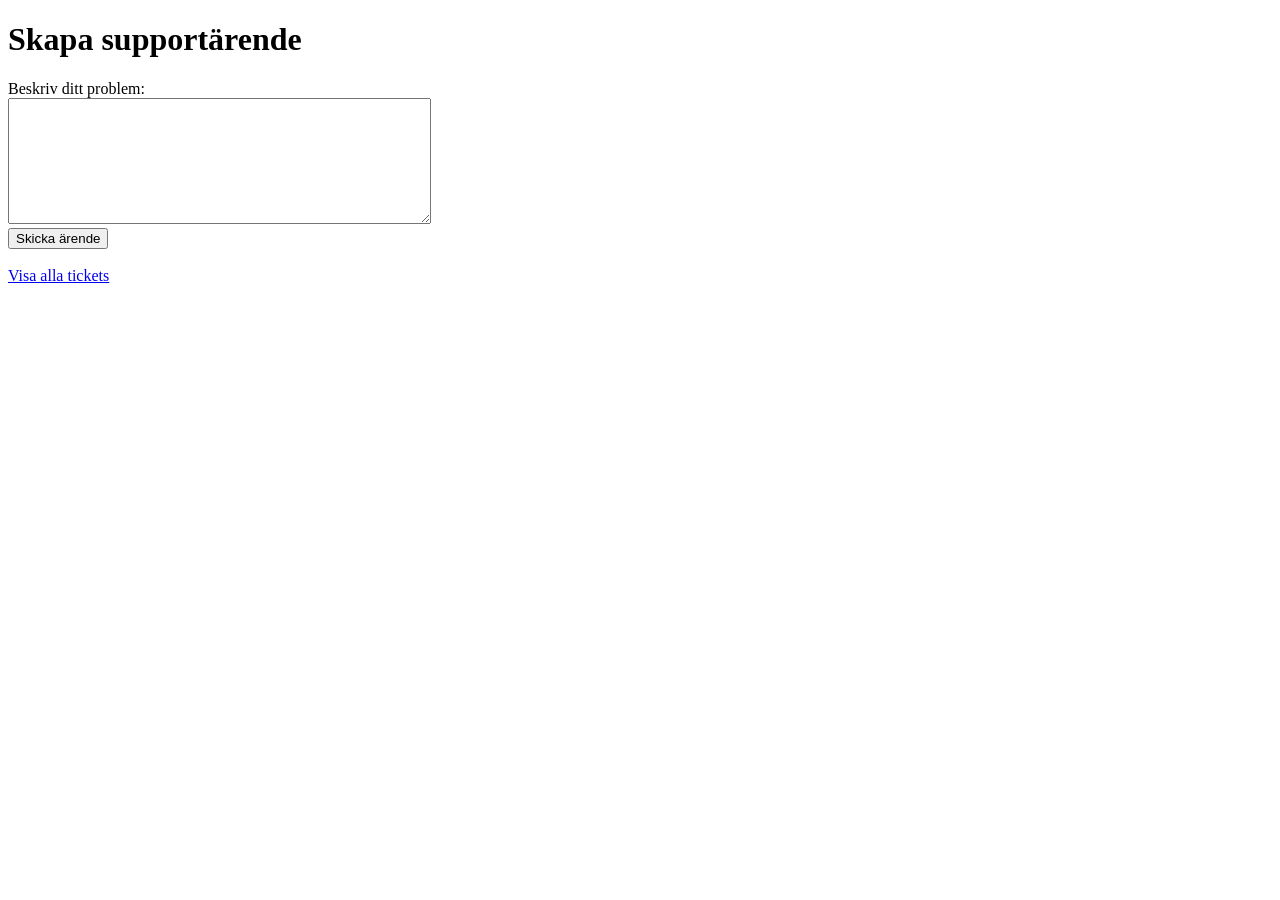
==== wwwroot/Index.html @ 144e1e4f "Nice!" ====
<!DOCTYPE html>
<html>
<head>
    <meta charset="UTF-8">
    <title>Skapa ticket</title>
    <link rel="stylesheet" href="style.css">
</head>
<body>

    <h1>Skapa supportärende</h1>

    <form id="ticketForm">
        <label for="description">Beskriv ditt problem:</label>
        <br>

        <textarea id="description" rows="8" cols="50"></textarea>
        <br>

        <button type="submit">Skicka ärende</button>
    </form>

    <br>

    <a href="tickets.html">Visa alla tickets</a>

    <script src="script.js"></script>
</body>
</html>
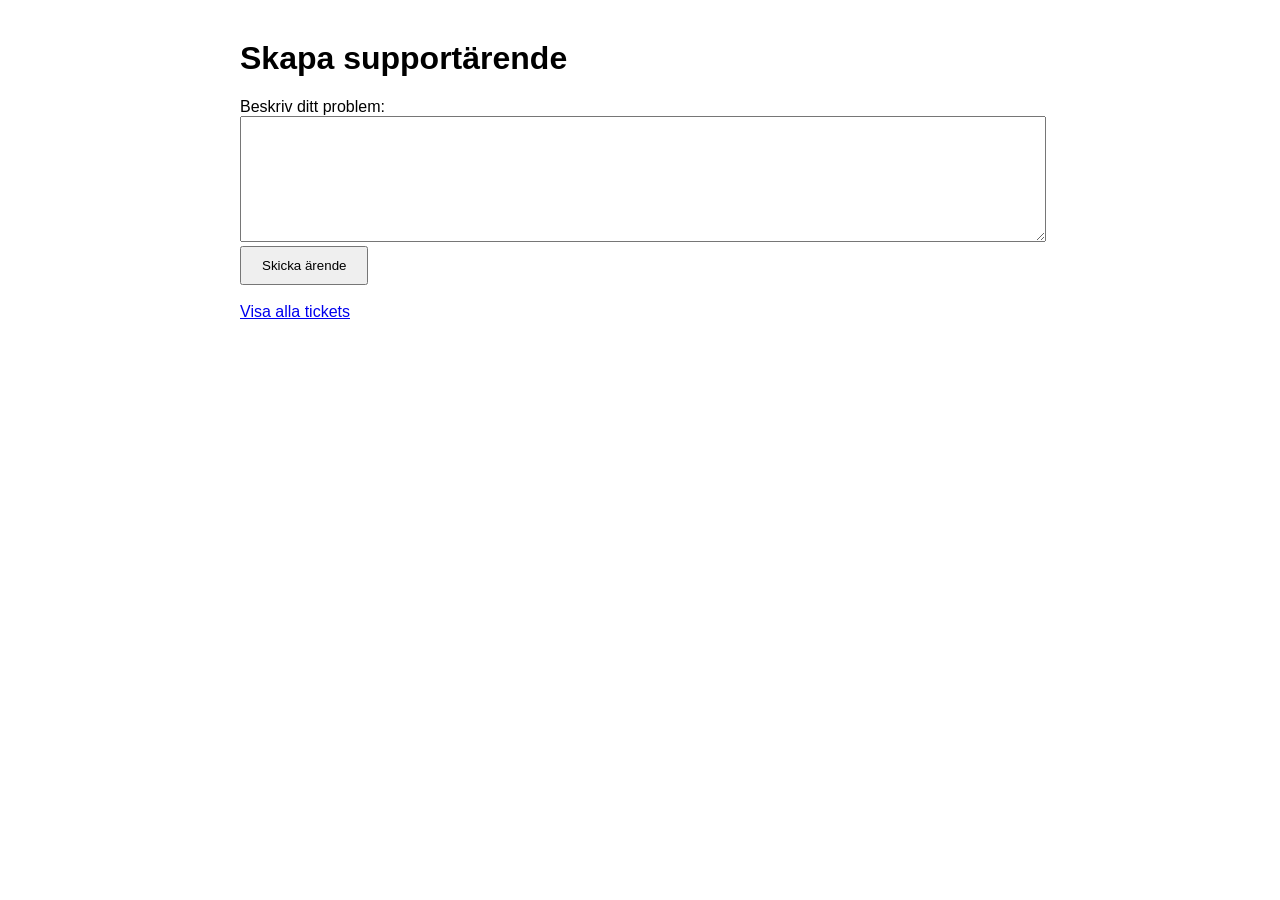
==== commit a5174bf4: "fix css" ====
--- a/wwwroot/Index.html
+++ b/wwwroot/Index.html
@@ -3,7 +3,7 @@
 <head>
     <meta charset="UTF-8">
     <title>Skapa ticket</title>
-    <link rel="stylesheet" href="style.css">
+    <link rel="stylesheet" href="styles.css">
 </head>
 <body>
 
--- a/wwwroot/styles.css
+++ b/wwwroot/styles.css
@@ -0,0 +1,20 @@
+body {
+    font-family: Arial, sans-serif;
+    max-width: 800px;
+    margin: 40px auto;
+}
+
+textarea {
+    width: 100%;
+}
+
+button {
+    padding: 10px 20px;
+    cursor: pointer;
+}
+
+.ticket {
+    border: 1px solid #ccc;
+    padding: 15px;
+    margin-bottom: 15px;
+}
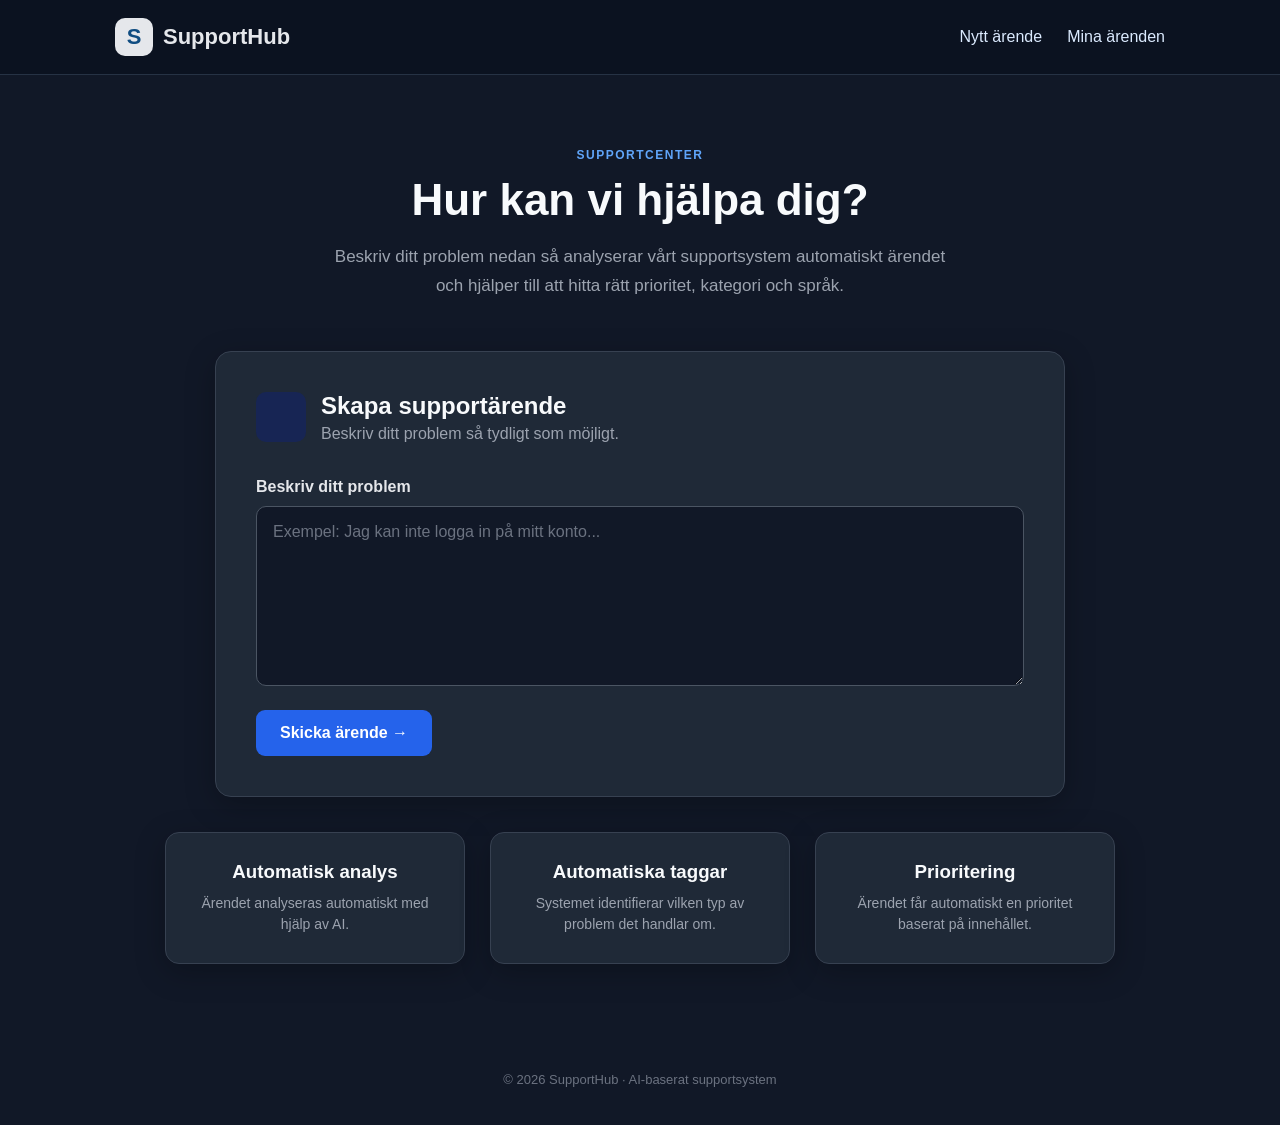
==== commit 595d0d6f: "Refactor HTML structure and enhance CSS styles for improved layout and design" ====
--- a/wwwroot/Index.html
+++ b/wwwroot/Index.html
@@ -1,28 +1,128 @@
 <!DOCTYPE html>
-<html>
+<html lang="sv">
 <head>
     <meta charset="UTF-8">
-    <title>Skapa ticket</title>
+    <meta name="viewport" content="width=device-width, initial-scale=1.0">
+
+    <title>SupportHub - Skapa ärende</title>
+
     <link rel="stylesheet" href="styles.css">
 </head>
+
 <body>
 
-    <h1>Skapa supportärende</h1>
+    <!-- Header -->
+    <header class="header">
+        <div class="header-content">
+            <div class="logo">
+                <div class="logo-icon">S</div>
+                <span>SupportHub</span>
+            </div>
 
-    <form id="ticketForm">
-        <label for="description">Beskriv ditt problem:</label>
-        <br>
+            <nav>
+                <a href="Index.html">Nytt ärende</a>
+                <a href="tickets.html">Mina ärenden</a>
+            </nav>
+        </div>
+    </header>
 
-        <textarea id="description" rows="8" cols="50"></textarea>
-        <br>
 
-        <button type="submit">Skicka ärende</button>
-    </form>
+    <main class="container">
 
-    <br>
+        <section class="hero">
+            <span class="welcome">SUPPORTCENTER</span>
 
-    <a href="tickets.html">Visa alla tickets</a>
+            <h1>Hur kan vi hjälpa dig?</h1>
+
+            <p>
+                Beskriv ditt problem nedan så analyserar vårt supportsystem
+                automatiskt ärendet och hjälper till att hitta rätt prioritet,
+                kategori och språk.
+            </p>
+        </section>
+
+
+        <section class="ticket-card">
+
+            <div class="card-header">
+                <div class="icon"></div>
+
+                <div>
+                    <h2>Skapa supportärende</h2>
+                    <p>Beskriv ditt problem så tydligt som möjligt.</p>
+                </div>
+            </div>
+
+
+            <form id="ticketForm">
+
+                <label for="description">
+                    Beskriv ditt problem
+                </label>
+
+                <textarea
+                    id="description"
+                    rows="8"
+                    placeholder="Exempel: Jag kan inte logga in på mitt konto..."
+                    required
+                ></textarea>
+
+
+                <button type="submit">
+                    Skicka ärende
+                    <span>→</span>
+                </button>
+
+            </form>
+
+        </section>
+
+
+        <section class="features">
+
+            <div class="feature">
+                <div class="feature-icon"></div>
+
+                <h3>Automatisk analys</h3>
+
+                <p>
+                    Ärendet analyseras automatiskt med hjälp av AI.
+                </p>
+            </div>
+
+
+            <div class="feature">
+                <div class="feature-icon"></div>
+
+                <h3>Automatiska taggar</h3>
+
+                <p>
+                    Systemet identifierar vilken typ av problem det handlar om.
+                </p>
+            </div>
+
+
+            <div class="feature">
+                <div class="feature-icon"></div>
+
+                <h3>Prioritering</h3>
+
+                <p>
+                    Ärendet får automatiskt en prioritet baserat på innehållet.
+                </p>
+            </div>
+
+        </section>
+
+    </main>
+
+
+    <footer>
+        <p>© 2026 SupportHub · AI-baserat supportsystem</p>
+    </footer>
+
 
     <script src="script.js"></script>
+
 </body>
 </html>
--- a/wwwroot/styles.css
+++ b/wwwroot/styles.css
@@ -1,20 +1,248 @@
+* {
+    box-sizing: border-box;
+}
+
 body {
+    margin: 0;
     font-family: Arial, sans-serif;
-    max-width: 800px;
-    margin: 40px auto;
+    background: #111827;
+    color: #e5e7eb;
+}
+
+/* Header */
+
+.header {
+    background: #0b1220;
+    border-bottom: 1px solid #263244;
+}
+
+.header-content,
+.logo,
+nav,
+.card-header,
+.logo-icon,
+.icon {
+    display: flex;
+    align-items: center;
+}
+
+.header-content {
+    max-width: 1100px;
+    margin: auto;
+    padding: 18px 25px;
+    justify-content: space-between;
+}
+
+.logo {
+    gap: 10px;
+    font-size: 22px;
+    font-weight: bold;
+}
+
+.logo-icon,
+.icon {
+    justify-content: center;
+    border-radius: 10px;
+}
+
+.logo-icon {
+    width: 38px;
+    height: 38px;
+    background: #e5e7eb;
+    color: #0f4c81;
+}
+
+nav {
+    gap: 25px;
+}
+
+nav a {
+    color: #dbeafe;
+    text-decoration: none;
+}
+
+nav a:hover {
+    color: white;
+}
+
+/* Huvudinnehåll */
+
+.container {
+    max-width: 1000px;
+    margin: auto;
+    padding: 70px 25px;
+}
+
+/* Rubrik */
+
+.hero {
+    margin-bottom: 50px;
+    text-align: center;
+}
+
+.welcome {
+    color: #60a5fa;
+    font-size: 12px;
+    font-weight: bold;
+    letter-spacing: 1.5px;
+}
+
+.hero h1 {
+    margin: 12px 0 18px;
+    font-size: 44px;
+    color: #f8fafc;
+}
+
+.hero p {
+    max-width: 620px;
+    margin: auto;
+    color: #9ca3af;
+    font-size: 17px;
+    line-height: 1.7;
+}
+
+/* Kort */
+
+.ticket-card,
+.feature {
+    background: #1f2937;
+    border: 1px solid #374151;
+    box-shadow: 0 8px 30px rgba(0, 0, 0, 0.25);
+}
+
+.ticket-card {
+    max-width: 850px;
+    margin: auto;
+    padding: 40px;
+    border-radius: 16px;
+}
+
+.card-header {
+    gap: 15px;
+    margin-bottom: 35px;
+}
+
+.icon {
+    width: 50px;
+    height: 50px;
+    background: #172554;
+    font-size: 24px;
+}
+
+.card-header h2,
+.feature h3 {
+    margin: 0;
+    color: #f8fafc;
+}
+
+.card-header p,
+.feature p {
+    color: #9ca3af;
+}
+
+.card-header p {
+    margin: 5px 0 0;
+}
+
+/* Formulär */
+
+label {
+    display: block;
+    margin-bottom: 10px;
+    font-weight: bold;
 }
 
 textarea {
     width: 100%;
-}
+    min-height: 180px;
+    padding: 16px;
+    resize: vertical;
+    border: 1px solid #4b5563;
+    border-radius: 10px;
+    background: #111827;
+    color: #f8fafc;
+    font: inherit;
+    outline: none;
+}
+
+textarea::placeholder {
+    color: #6b7280;
+}
+
+textarea:focus {
+    border-color: #60a5fa;
+    box-shadow: 0 0 0 3px rgba(96, 165, 250, 0.15);
+}
+
+/* Knapp */
 
 button {
-    padding: 10px 20px;
+    margin-top: 20px;
+    padding: 14px 24px;
+    border: 0;
+    border-radius: 9px;
+    background: #2563eb;
+    color: white;
+    font-size: 16px;
+    font-weight: bold;
     cursor: pointer;
 }
 
-.ticket {
-    border: 1px solid #ccc;
-    padding: 15px;
-    margin-bottom: 15px;
-}
+button:hover {
+    background: #1d4ed8;
+}
+
+/* Informationskort */
+
+.features {
+    display: grid;
+    grid-template-columns: repeat(3, 1fr);
+    gap: 25px;
+    margin-top: 35px;
+}
+
+.feature {
+    padding: 28px 22px;
+    border-radius: 14px;
+    text-align: center;
+}
+
+.feature-icon {
+    font-size: 28px;
+}
+
+.feature p {
+    margin: 10px 0 0;
+    font-size: 14px;
+    line-height: 1.5;
+}
+
+/* Footer */
+
+footer {
+    padding: 25px;
+    text-align: center;
+    color: #6b7280;
+    font-size: 13px;
+}
+
+/* Mobil */
+
+@media (max-width: 700px) {
+    .header-content {
+        flex-direction: column;
+        gap: 15px;
+    }
+
+    .hero h1 {
+        font-size: 32px;
+    }
+
+    .ticket-card {
+        padding: 25px;
+    }
+
+    .features {
+        grid-template-columns: 1fr;
+    }
+}
